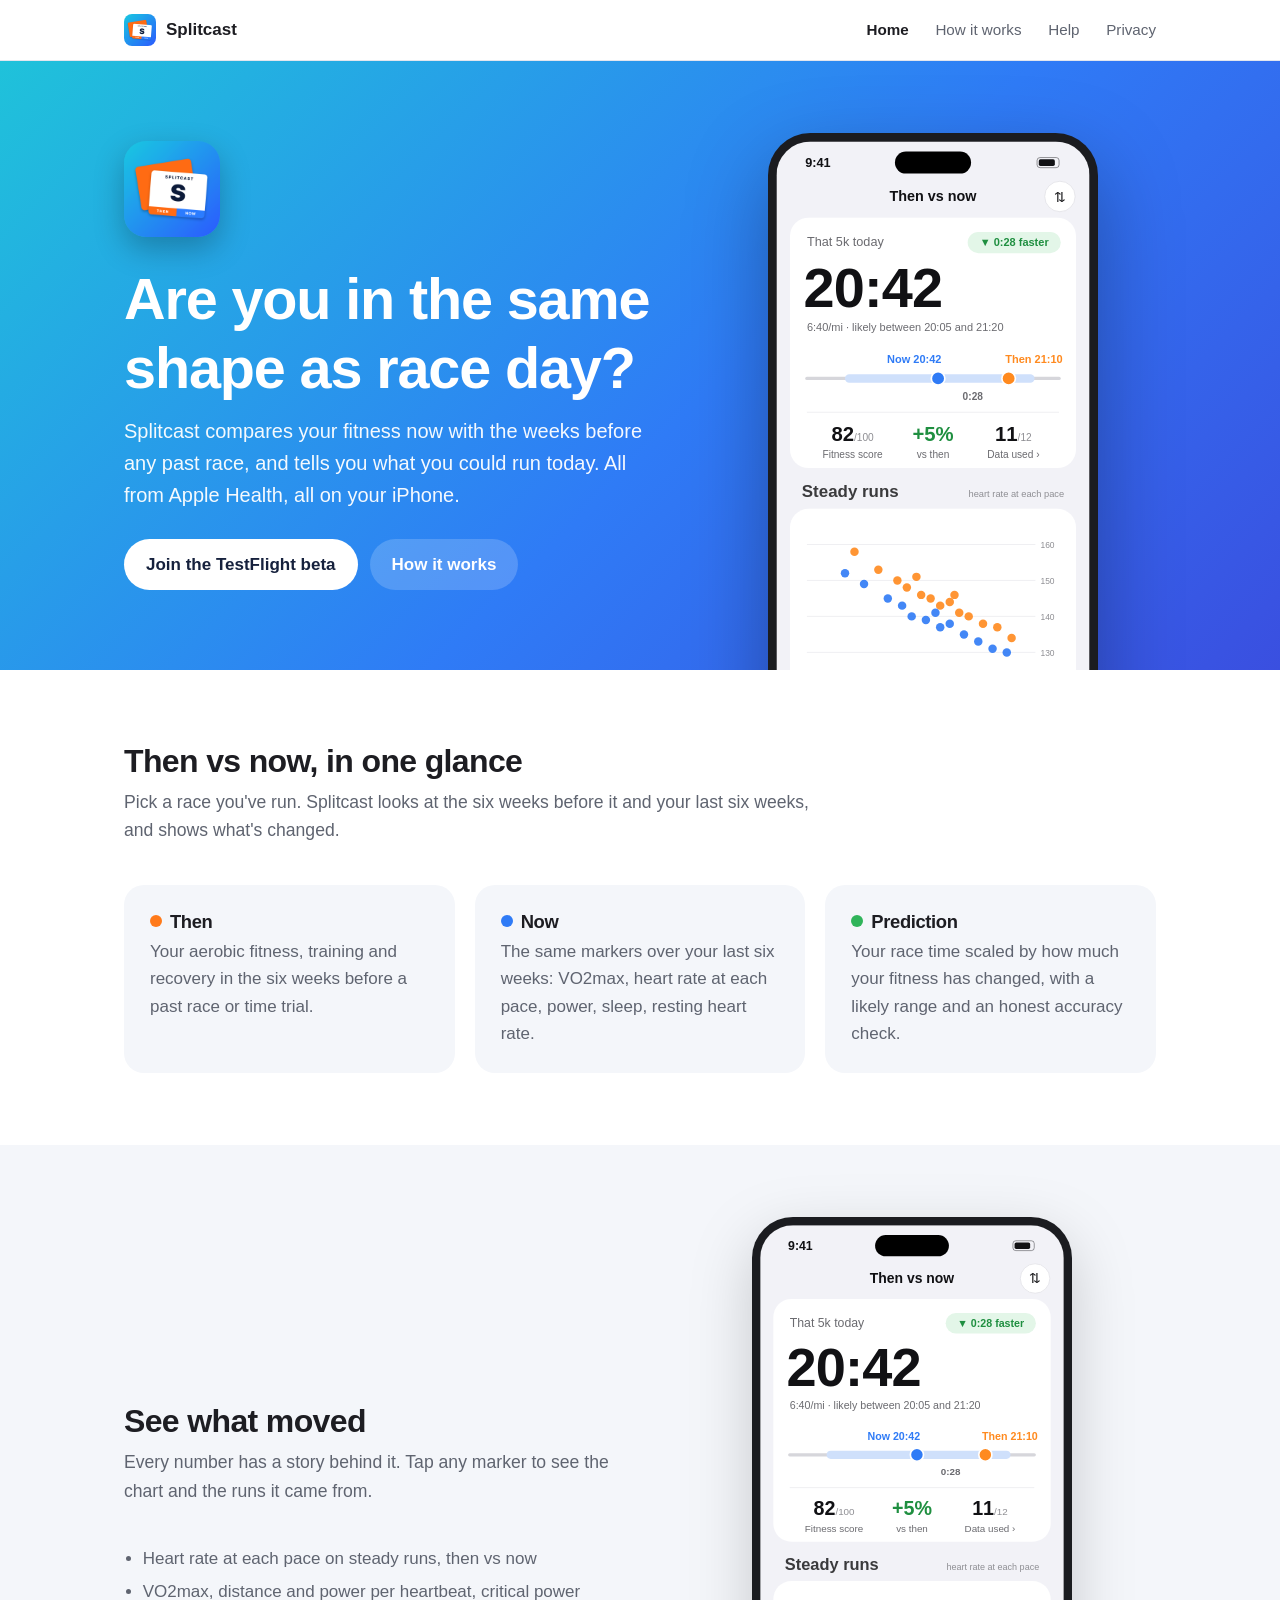
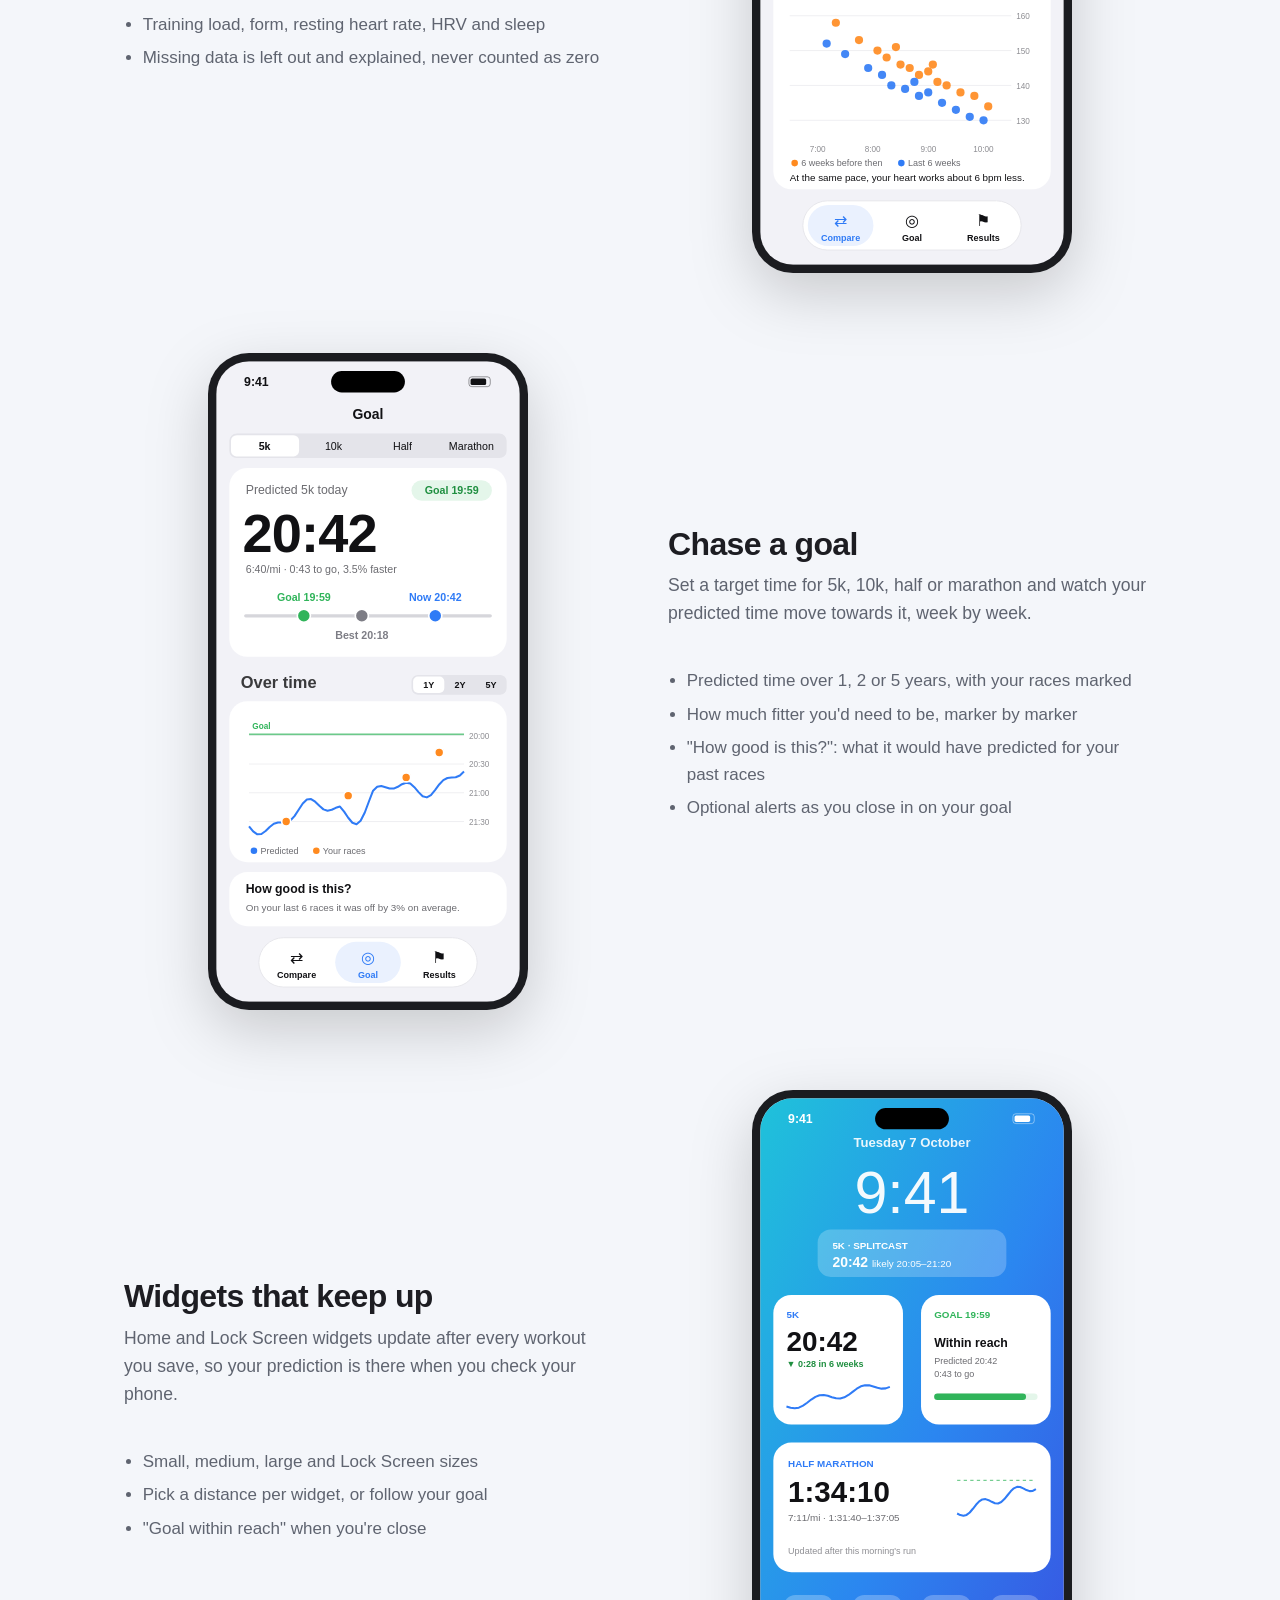
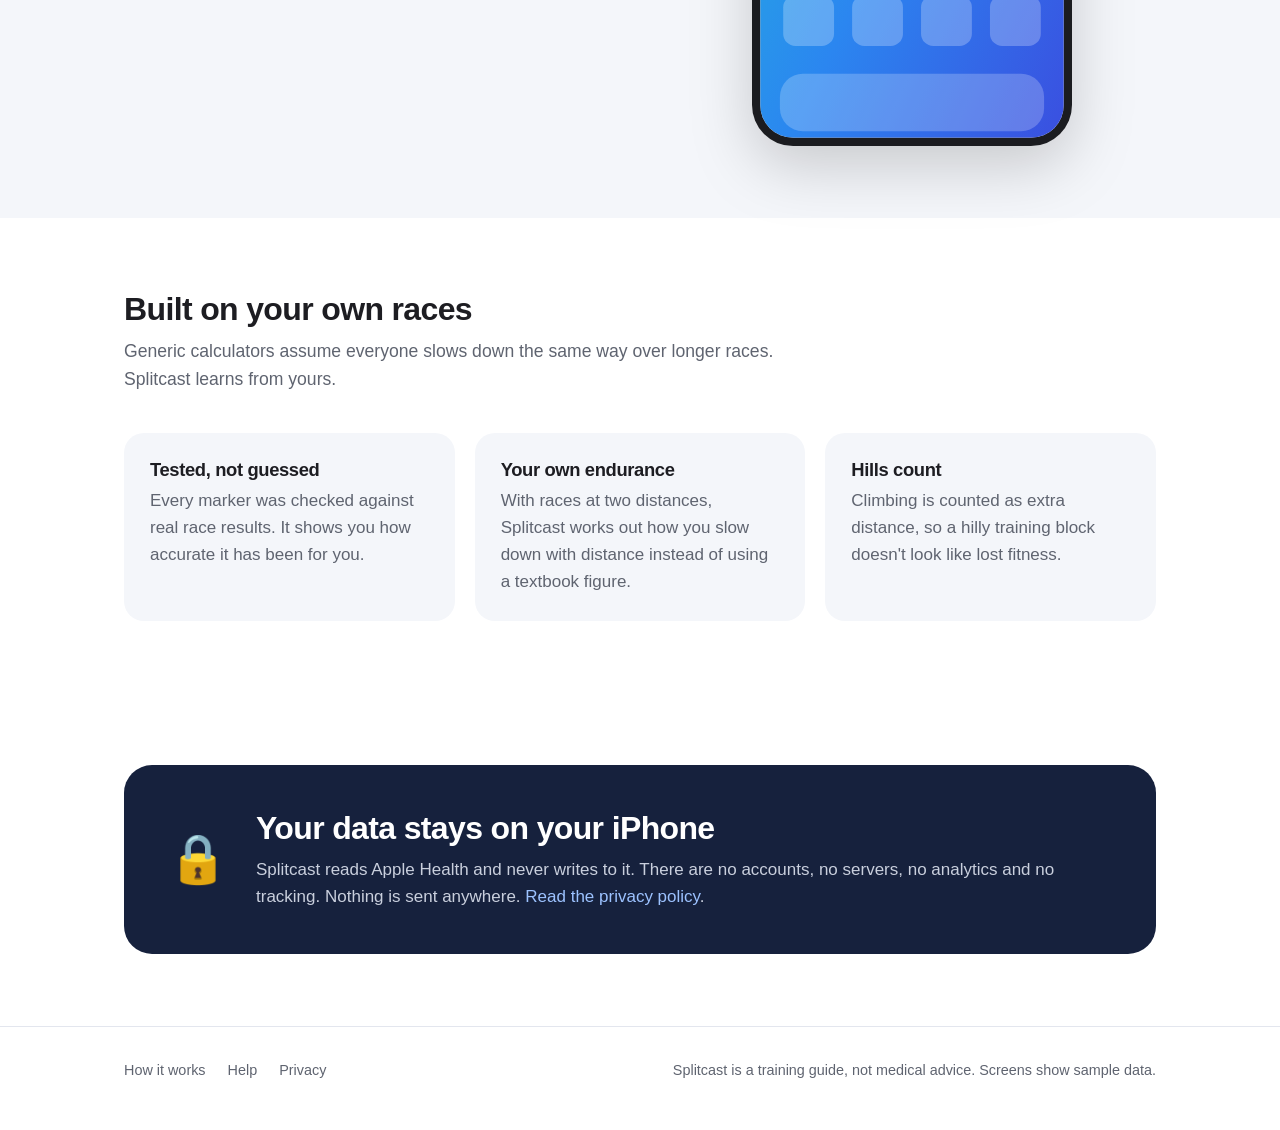
==== site/index.html @ 324211a9 "Initial commit" ====
<!doctype html>
<html lang="en-GB">
<head>
  <meta charset="utf-8">
  <meta name="viewport" content="width=device-width, initial-scale=1">
  <title>Splitcast: race predictor for iPhone</title>
  <meta name="description" content="Compare your running fitness now with the weeks before a past race, and see what you could run today. Everything is worked out on your iPhone from Apple Health.">
  <meta property="og:title" content="Splitcast: race predictor">
  <meta property="og:description" content="Then vs now: compare your fitness with any past race and predict your time today. Private, on-device, from Apple Health.">
  <meta property="og:image" content="assets/icon.png">
  <link rel="icon" href="assets/favicon.png">
  <link rel="apple-touch-icon" href="assets/apple-touch-icon.png">
  <link rel="stylesheet" href="assets/style.css">
</head>
<body>
  <header class="site-header">
    <div class="wrap">
      <a class="brand" href="index.html"><img src="assets/icon.png" alt=""><span>Splitcast</span></a>
      <nav>
        <a href="index.html" aria-current="page">Home</a>
        <a href="how-it-works.html">How it works</a>
        <a href="help.html">Help</a>
        <a href="privacy.html">Privacy</a>
      </nav>
    </div>
  </header>

  <div class="hero">
    <div class="wrap">
      <div>
        <img class="hero-icon" src="assets/icon.png" alt="Splitcast app icon">
        <h1>Are you in the same shape as race day?</h1>
        <p class="lead">Splitcast compares your fitness now with the weeks before any past race, and tells you what you could run today. All from Apple Health, all on your iPhone.</p>
        <div class="buttons">
          <a class="button" href="#">Join the TestFlight beta</a>
          <a class="button ghost" href="how-it-works.html">How it works</a>
        </div>
      </div>
      <div class="hero-phone">
        <img src="assets/screens/compare.svg" alt="The Compare screen: a predicted 5k of 20:42, 28 seconds faster than the race it is compared with">
      </div>
    </div>
  </div>

  <section>
    <div class="wrap">
      <h2>Then vs now, in one glance</h2>
      <p class="section-intro">Pick a race you've run. Splitcast looks at the six weeks before it and your last six weeks, and shows what's changed.</p>
      <div class="features">
        <div class="feature">
          <h3><span class="dot then"></span>Then</h3>
          <p>Your aerobic fitness, training and recovery in the six weeks before a past race or time trial.</p>
        </div>
        <div class="feature">
          <h3><span class="dot now"></span>Now</h3>
          <p>The same markers over your last six weeks: VO2max, heart rate at each pace, power, sleep, resting heart rate.</p>
        </div>
        <div class="feature">
          <h3><span class="dot goal"></span>Prediction</h3>
          <p>Your race time scaled by how much your fitness has changed, with a likely range and an honest accuracy check.</p>
        </div>
      </div>
    </div>
  </section>

  <section class="alt">
    <div class="wrap">
      <div class="showcase">
        <div>
          <h2>See what moved</h2>
          <p class="section-intro">Every number has a story behind it. Tap any marker to see the chart and the runs it came from.</p>
          <ul>
            <li>Heart rate at each pace on steady runs, then vs now</li>
            <li>VO2max, distance and power per heartbeat, critical power</li>
            <li>Training load, form, resting heart rate, HRV and sleep</li>
            <li>Missing data is left out and explained, never counted as zero</li>
          </ul>
        </div>
        <img src="assets/screens/compare.svg" alt="Compare screen with a heart rate at each pace chart">
      </div>

      <div class="showcase flip">
        <div>
          <h2>Chase a goal</h2>
          <p class="section-intro">Set a target time for 5k, 10k, half or marathon and watch your predicted time move towards it, week by week.</p>
          <ul>
            <li>Predicted time over 1, 2 or 5 years, with your races marked</li>
            <li>How much fitter you'd need to be, marker by marker</li>
            <li>"How good is this?": what it would have predicted for your past races</li>
            <li>Optional alerts as you close in on your goal</li>
          </ul>
        </div>
        <img src="assets/screens/goal.svg" alt="Goal screen with a predicted 5k of 20:42 against a goal of 19:59">
      </div>

      <div class="showcase">
        <div>
          <h2>Widgets that keep up</h2>
          <p class="section-intro">Home and Lock Screen widgets update after every workout you save, so your prediction is there when you check your phone.</p>
          <ul>
            <li>Small, medium, large and Lock Screen sizes</li>
            <li>Pick a distance per widget, or follow your goal</li>
            <li>"Goal within reach" when you're close</li>
          </ul>
        </div>
        <img src="assets/screens/widgets.svg" alt="Splitcast widgets on the Lock Screen and Home Screen">
      </div>
    </div>
  </section>

  <section>
    <div class="wrap">
      <h2>Built on your own races</h2>
      <p class="section-intro">Generic calculators assume everyone slows down the same way over longer races. Splitcast learns from yours.</p>
      <div class="features">
        <div class="feature">
          <h3>Tested, not guessed</h3>
          <p>Every marker was checked against real race results. It shows you how accurate it has been for you.</p>
        </div>
        <div class="feature">
          <h3>Your own endurance</h3>
          <p>With races at two distances, Splitcast works out how you slow down with distance instead of using a textbook figure.</p>
        </div>
        <div class="feature">
          <h3>Hills count</h3>
          <p>Climbing is counted as extra distance, so a hilly training block doesn't look like lost fitness.</p>
        </div>
      </div>
    </div>
  </section>

  <section>
    <div class="wrap">
      <div class="privacy-band">
        <div class="lock" aria-hidden="true">🔒</div>
        <div>
          <h2>Your data stays on your iPhone</h2>
          <p>Splitcast reads Apple Health and never writes to it. There are no accounts, no servers, no analytics and no tracking. Nothing is sent anywhere. <a href="privacy.html">Read the privacy policy</a>.</p>
        </div>
      </div>
    </div>
  </section>

  <footer class="site-footer">
    <div class="wrap">
      <div>
        <a href="how-it-works.html">How it works</a>
        <a href="help.html">Help</a>
        <a href="privacy.html">Privacy</a>
      </div>
      <div>Splitcast is a training guide, not medical advice. Screens show sample data.</div>
    </div>
  </footer>
</body>
</html>
---- site/assets/style.css ----
:root {
  --cyan: #1fc2da;
  --blue: #2f7bf6;
  --indigo: #3a4fe0;
  --orange: #ff7a1a;
  --green: #1f8f40;
  --ink: #16213d;
  --text: #1d1d22;
  --muted: #5f6470;
  --bg: #ffffff;
  --panel: #f4f6fa;
  --line: #e3e6ee;
  --radius: 20px;
  --width: 1080px;
  color-scheme: light dark;
}

@media (prefers-color-scheme: dark) {
  :root {
    --text: #eef0f5;
    --muted: #a3a9b6;
    --bg: #0d1017;
    --panel: #171b25;
    --line: #262b38;
    --green: #45c46c;
  }
}

* { box-sizing: border-box; }

body {
  margin: 0;
  font: 17px/1.6 -apple-system, BlinkMacSystemFont, "SF Pro Text", "Segoe UI", Roboto, "Helvetica Neue", Arial, sans-serif;
  color: var(--text);
  background: var(--bg);
  -webkit-font-smoothing: antialiased;
}

a { color: var(--blue); text-decoration: none; }
a:hover { text-decoration: underline; }
img { max-width: 100%; height: auto; }
h1, h2, h3 { line-height: 1.2; letter-spacing: -0.02em; }
h2 { font-size: 2rem; margin: 0 0 0.5rem; }
h3 { font-size: 1.15rem; margin: 0 0 0.35rem; }

.wrap { max-width: var(--width); margin: 0 auto; padding: 0 24px; }
.narrow { max-width: 760px; }

/* Header */
.site-header {
  position: sticky; top: 0; z-index: 10;
  background: color-mix(in srgb, var(--bg) 85%, transparent);
  backdrop-filter: saturate(180%) blur(16px);
  -webkit-backdrop-filter: saturate(180%) blur(16px);
  border-bottom: 1px solid var(--line);
}
.site-header .wrap { display: flex; align-items: center; justify-content: space-between; height: 60px; }
.brand { display: flex; align-items: center; gap: 10px; font-weight: 700; color: var(--text); }
.brand img { width: 32px; height: 32px; border-radius: 8px; }
.brand:hover { text-decoration: none; }
nav a { color: var(--muted); margin-left: 22px; font-size: 0.95rem; }
nav a[aria-current="page"] { color: var(--text); font-weight: 600; }

/* Hero */
.hero {
  color: #fff;
  background: linear-gradient(135deg, var(--cyan) 0%, var(--blue) 55%, var(--indigo) 100%);
  overflow: hidden;
}
.hero .wrap { display: grid; grid-template-columns: 1.1fr 0.9fr; gap: 40px; align-items: center; padding-top: 72px; padding-bottom: 0; }
.hero-icon { width: 96px; height: 96px; border-radius: 22px; box-shadow: 0 12px 30px rgb(0 0 0 / 0.25); }
.hero h1 { font-size: clamp(2.4rem, 5vw, 3.6rem); margin: 20px 0 12px; }
.hero p.lead { font-size: 1.25rem; opacity: 0.95; max-width: 30em; margin: 0 0 28px; }
.hero-phone { align-self: end; filter: drop-shadow(0 30px 40px rgb(0 0 0 / 0.3)); margin-bottom: -140px; }
.hero-phone img { display: block; margin: 0 auto; width: 330px; }

.buttons { display: flex; flex-wrap: wrap; gap: 12px; margin-bottom: 72px; }
.button {
  display: inline-block; padding: 12px 22px; border-radius: 999px; font-weight: 600;
  background: #fff; color: var(--ink);
}
.button.ghost { background: rgb(255 255 255 / 0.18); color: #fff; }
.button:hover { text-decoration: none; filter: brightness(0.96); }
.badge {
  display: inline-block; font-size: 0.8rem; font-weight: 700; letter-spacing: 0.08em; text-transform: uppercase;
  padding: 4px 10px; border-radius: 999px; background: rgb(255 255 255 / 0.2);
}

/* Sections */
section { padding: 72px 0; }
section.alt { background: var(--panel); }
.section-intro { color: var(--muted); font-size: 1.1rem; max-width: 40em; margin: 0 0 40px; }

.features { display: grid; grid-template-columns: repeat(3, 1fr); gap: 20px; }
.feature { background: var(--panel); border-radius: var(--radius); padding: 26px; }
section.alt .feature { background: var(--bg); }
.feature p { color: var(--muted); margin: 0; }
.dot { display: inline-block; width: 12px; height: 12px; border-radius: 50%; margin-right: 8px; vertical-align: 1px; }
.dot.then { background: var(--orange); }
.dot.now { background: var(--blue); }
.dot.goal { background: #30b45a; }

.showcase { display: grid; grid-template-columns: 1fr 1fr; gap: 56px; align-items: center; }
.showcase + .showcase { margin-top: 80px; }
.showcase.flip > :first-child { order: 2; }
.showcase img { display: block; margin: 0 auto; width: 320px; filter: drop-shadow(0 20px 30px rgb(0 0 0 / 0.18)); }
.showcase ul { padding-left: 1.1em; color: var(--muted); }
.showcase li { margin: 6px 0; }

.privacy-band {
  background: var(--ink); color: #fff; border-radius: 28px; padding: 44px;
  display: grid; grid-template-columns: auto 1fr; gap: 28px; align-items: center;
}
.privacy-band .lock { font-size: 3rem; }
.privacy-band p { color: #c9cfdd; margin: 0.4rem 0 0; }
.privacy-band a { color: #9cc2ff; }

/* Docs pages */
.page-head { background: var(--panel); padding: 56px 0 40px; border-bottom: 1px solid var(--line); }
.page-head h1 { font-size: 2.6rem; margin: 0 0 8px; }
.page-head p { color: var(--muted); font-size: 1.15rem; margin: 0; }
.doc { padding: 48px 0 80px; }
.doc h2 { font-size: 1.6rem; margin: 48px 0 12px; }
.doc h2:first-child { margin-top: 0; }
.doc p, .doc li { color: var(--text); }
.doc .muted { color: var(--muted); }
.callout { background: var(--panel); border-left: 4px solid var(--blue); border-radius: 12px; padding: 16px 20px; margin: 20px 0; }
.callout.warn { border-left-color: var(--orange); }
.formula { font-family: ui-monospace, "SF Mono", Menlo, monospace; font-size: 0.95rem; background: var(--panel); border-radius: 10px; padding: 14px 18px; overflow-x: auto; }
.toc { display: flex; flex-wrap: wrap; gap: 8px; margin: 0 0 32px; padding: 0; list-style: none; }
.toc a { display: inline-block; padding: 6px 14px; border-radius: 999px; background: var(--panel); color: var(--text); font-size: 0.9rem; }

details { border-bottom: 1px solid var(--line); padding: 14px 0; }
details summary { cursor: pointer; font-weight: 600; list-style: none; display: flex; justify-content: space-between; gap: 16px; }
details summary::-webkit-details-marker { display: none; }
details summary::after { content: "+"; color: var(--muted); font-weight: 400; font-size: 1.3rem; line-height: 1; }
details[open] summary::after { content: "–"; }
details > :not(summary) { color: var(--muted); }

table { border-collapse: collapse; width: 100%; margin: 16px 0; font-size: 0.95rem; }
th, td { text-align: left; padding: 10px 12px; border-bottom: 1px solid var(--line); vertical-align: top; }
th { font-weight: 600; }

/* Footer */
.site-footer { border-top: 1px solid var(--line); padding: 32px 0 48px; color: var(--muted); font-size: 0.9rem; }
.site-footer .wrap { display: flex; flex-wrap: wrap; justify-content: space-between; gap: 16px; }
.site-footer a { color: var(--muted); margin-right: 18px; }

@media (max-width: 820px) {
  .hero .wrap, .showcase, .privacy-band { grid-template-columns: 1fr; }
  .showcase.flip > :first-child { order: 0; }
  .features { grid-template-columns: 1fr; }
  .privacy-band { padding: 28px; }
  .hero-phone img { width: 260px; }
  nav a { margin-left: 14px; }
}
@media (max-width: 520px) {
  .brand span { display: none; }
  nav a { margin-left: 12px; font-size: 0.88rem; }
}
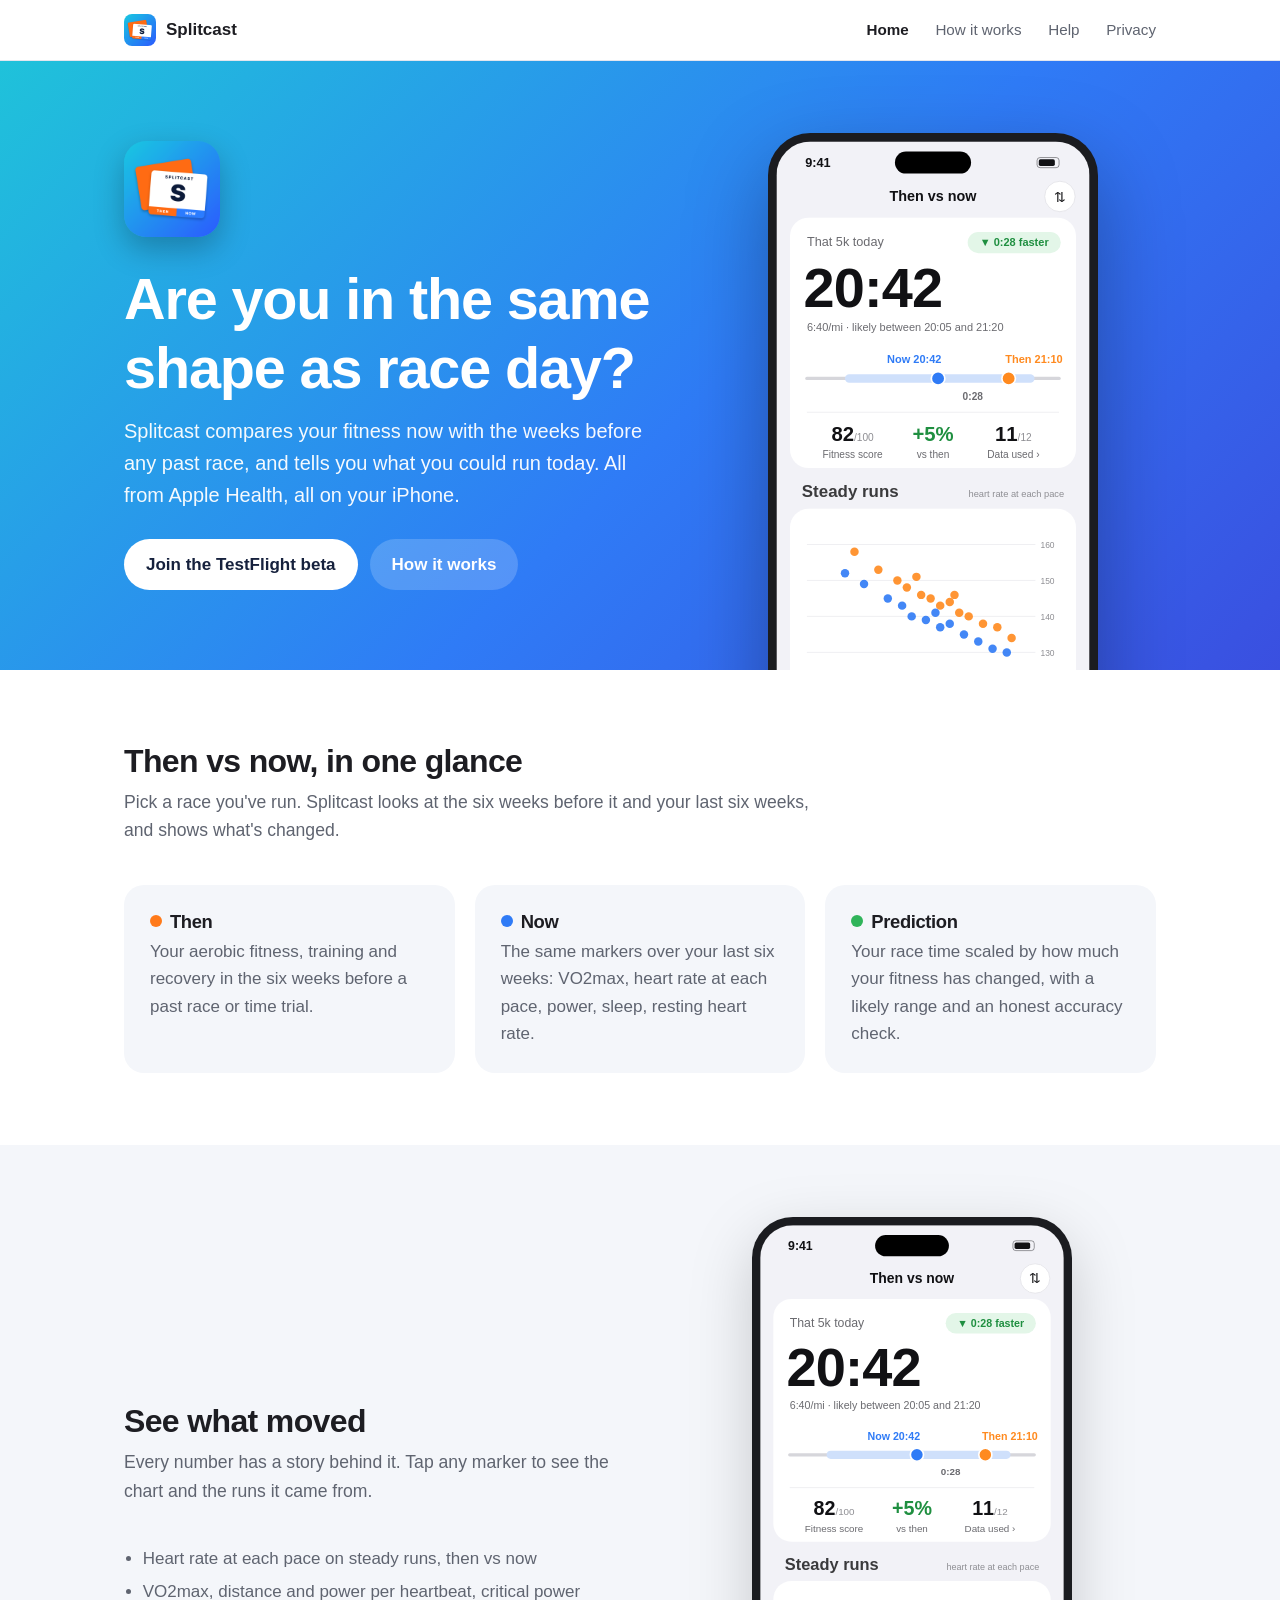
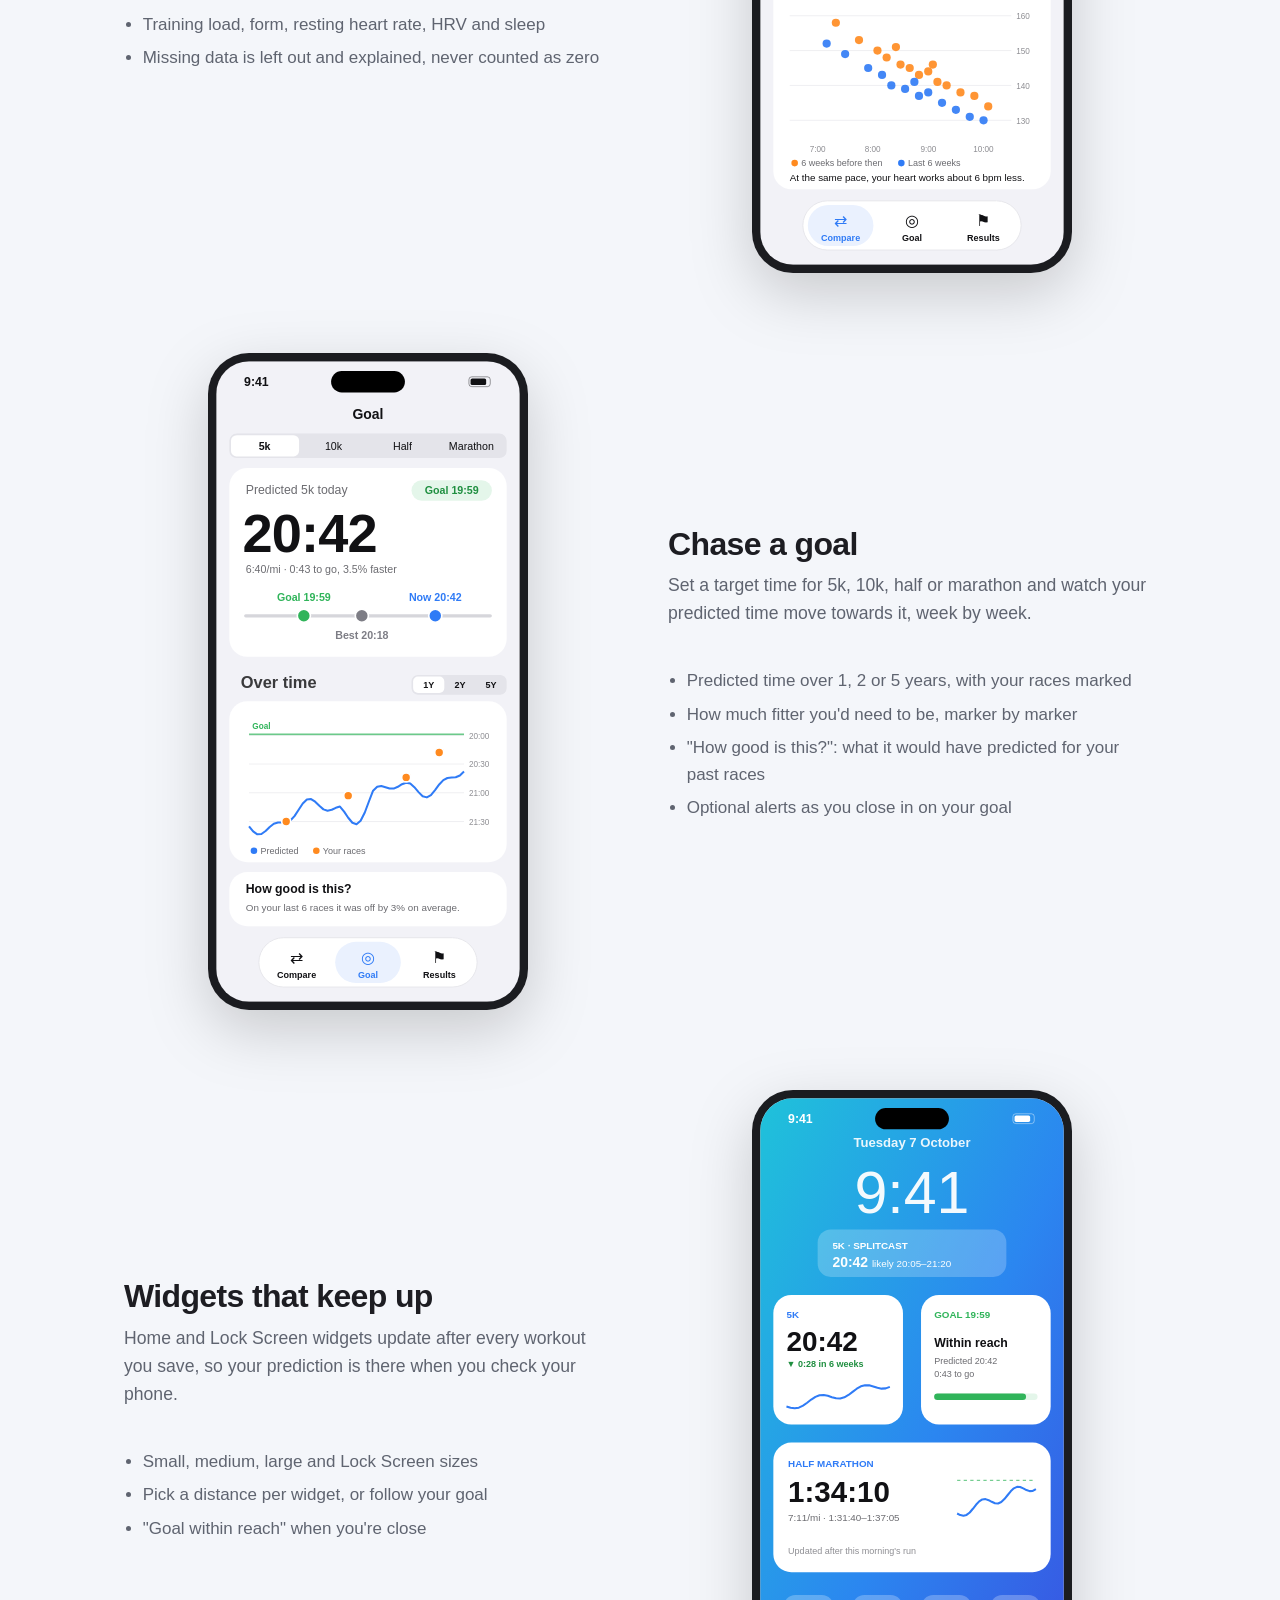
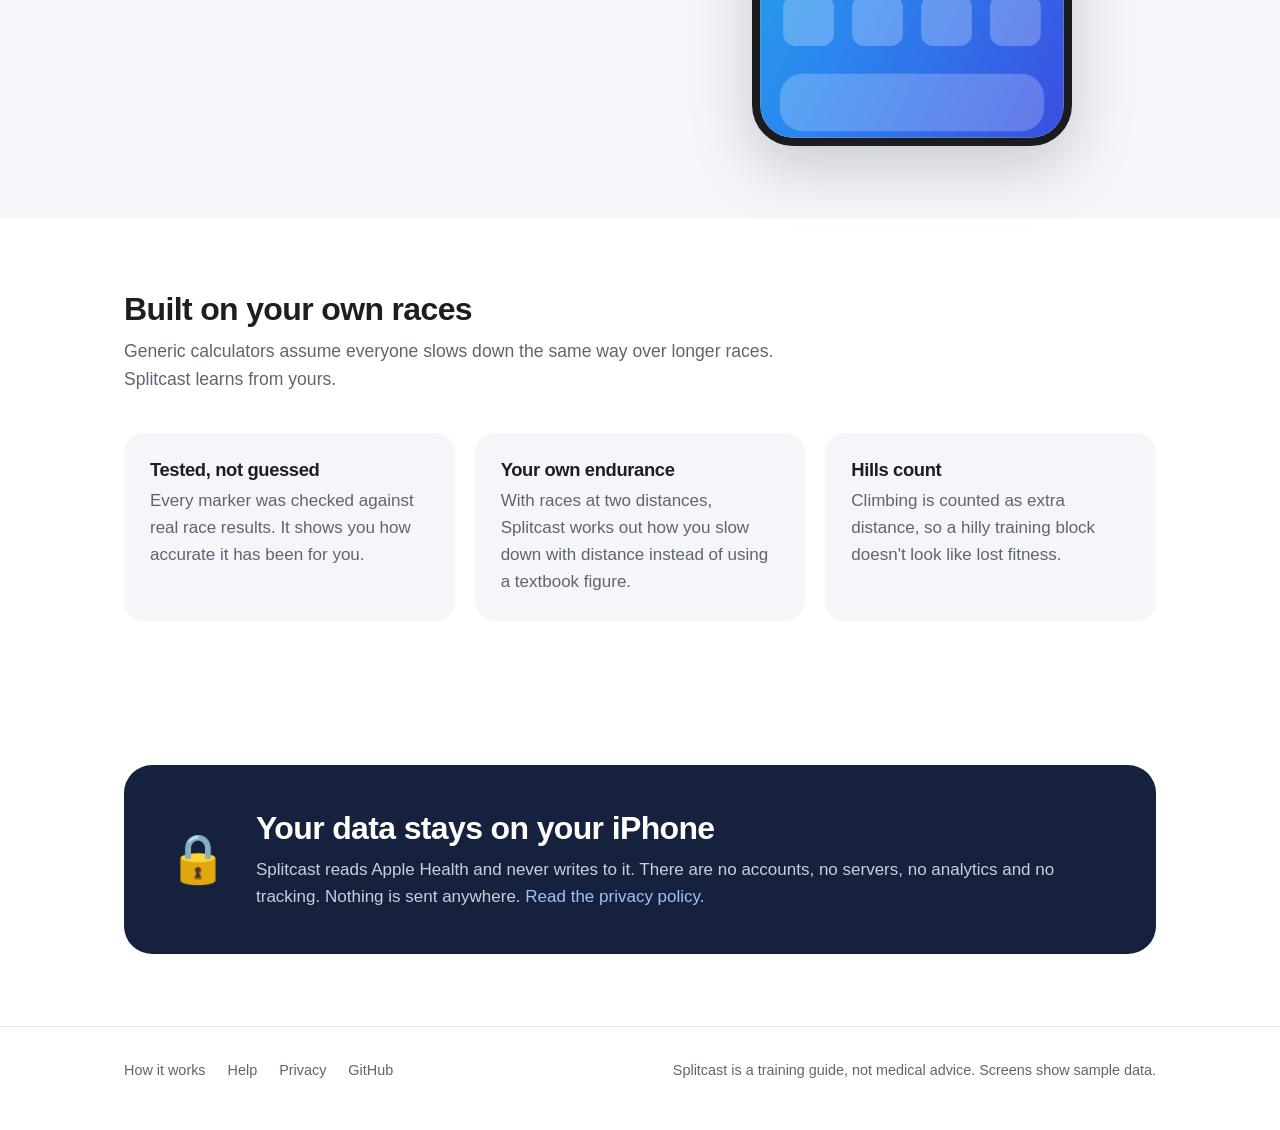
==== commit afd2ae34: "add link to github" ====
--- a/site/index.html
+++ b/site/index.html
@@ -147,6 +147,7 @@
         <a href="how-it-works.html">How it works</a>
         <a href="help.html">Help</a>
         <a href="privacy.html">Privacy</a>
+        <a href="https://github.com/jamescoverdale/SplitCast">GitHub</a>
       </div>
       <div>Splitcast is a training guide, not medical advice. Screens show sample data.</div>
     </div>
